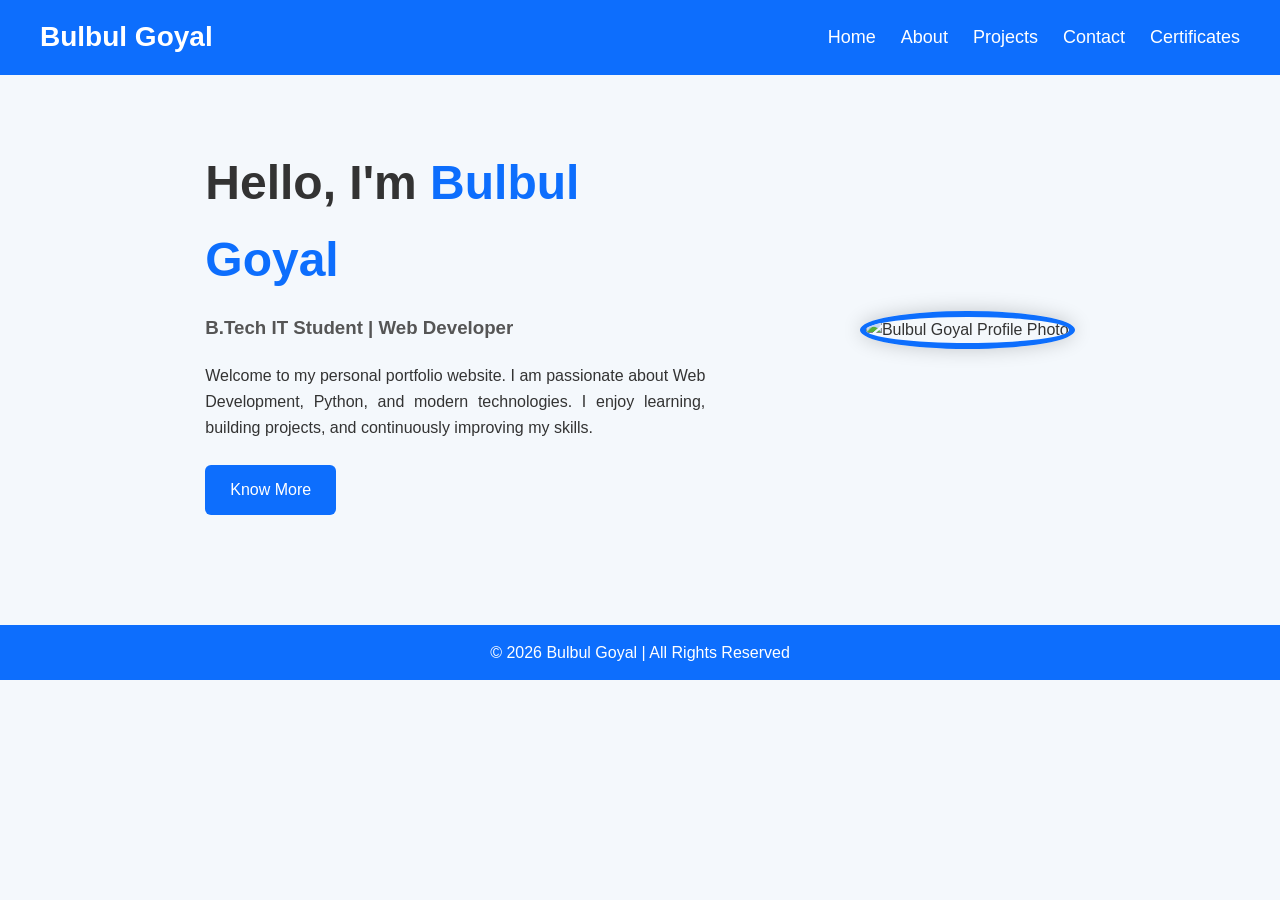
==== index.html @ 6a44ec6c "Add files via upload" ====
<!DOCTYPE html>
<html lang="en">
<head>
    <meta charset="UTF-8">
    <meta name="viewport" content="width=device-width, initial-scale=1.0">

    <title>Bulbul Goyal | Portfolio</title>

    <meta name="description" content="Portfolio of Bulbul Goyal - B.Tech IT Student and Web Developer">
    <meta name="keywords" content="Portfolio, HTML, CSS, JavaScript, Python, Web Development">
    <meta name="author" content="Bulbul Goyal">

    <link rel="stylesheet" href="style.css">
</head>

<body>

<header>
    <nav aria-label="Main Navigation">
        <h2 class="logo">Bulbul Goyal</h2>

        <ul>
            <li><a href="index.html">Home</a></li>
            <li><a href="about.html">About</a></li>
            <li><a href="projects.html">Projects</a></li>
            <li><a href="contact.html">Contact</a></li>
            <li><a href="certificates.html">Certificates</a></li>
        </ul>
    </nav>
</header>

<main>

<section class="hero">

<div class="hero-text">

<h1>Hello, I'm <span>Bulbul Goyal</span></h1>

<h3>B.Tech IT Student | Web Developer</h3>

<p>
Welcome to my personal portfolio website. I am passionate about Web Development, Python, and modern technologies. I enjoy learning, building projects, and continuously improving my skills.
</p>

<a href="about.html" class="btn">Know More</a>

</div>

<div class="hero-image">
<img src="images/profile.jpg"
alt="Bulbul Goyal Profile Photo">
</div>

</section>

</main>

<footer>

<p>© 2026 Bulbul Goyal | All Rights Reserved</p>

</footer>

</body>
</html>
---- style.css ----
*{
    margin:0;
    padding:0;
    box-sizing:border-box;
    font-family:Arial, Helvetica, sans-serif;
}

body{
    background:#f4f8fc;
    color:#333;
    line-height:1.6;
}

header{
    background:#0d6efd;
    color:white;
    padding:15px 40px;
    position:sticky;
    top:0;
}

nav{
    display:flex;
    justify-content:space-between;
    align-items:center;
}

.logo{
    font-size:28px;
    font-weight:bold;
}

nav ul{
    display:flex;
    list-style:none;
}

nav ul li{
    margin-left:25px;
}

nav ul li a{
    color:white;
    text-decoration:none;
    font-size:18px;
    transition:0.3s;
}

nav ul li a:hover{
    color:#ffd43b;
}

.hero{
    display:flex;
    justify-content:space-around;
    align-items:center;
    padding:70px 10%;
    flex-wrap:wrap;
}

.hero-text{
    max-width:500px;
}

.hero-text h1{
    font-size:48px;
    margin-bottom:15px;
}

.hero-text span{
    color:#0d6efd;
}

.hero-text h3{
    color:#555;
    margin-bottom:20px;
}

.hero-text p{
    margin-bottom:25px;
    text-align:justify;
}

.btn{
    display:inline-block;
    background:#0d6efd;
    color:white;
    padding:12px 25px;
    border-radius:6px;
    text-decoration:none;
    transition:0.3s;
}

.btn:hover{
    background:#084298;
}

.hero-image img{
    width:320px;
    height:320px;
    border-radius:50%;
    object-fit:cover;
    border:6px solid #0d6efd;
    box-shadow:0 0 20px rgba(0,0,0,0.2);
}

footer{
    text-align:center;
    background:#0d6efd;
    color:white;
    padding:15px;
    margin-top:40px;
}

@media(max-width:768px){

nav{
flex-direction:column;
}

nav ul{
margin-top:15px;
flex-direction:column;
text-align:center;
}

nav ul li{
margin:10px 0;
}

.hero{
flex-direction:column-reverse;
text-align:center;
}

.hero-text h1{
font-size:35px;
}

.hero-image img{
width:250px;
height:250px;
margin-bottom:30px;
}

}
.about{
    max-width:900px;
    margin:40px auto;
    background:white;
    padding:30px;
    border-radius:12px;
    box-shadow:0 5px 15px rgba(0,0,0,0.1);
}

.about img{
    display:block;
    width:220px;
    height:220px;
    margin:20px auto;
    border-radius:50%;
    object-fit:cover;
    border:5px solid #0d6efd;
}

.about h1,
.about h2{
    color:#0d6efd;
    margin-bottom:15px;
}

.about p{
    text-align:justify;
    margin-bottom:15px;
}

.about ul{
    margin-left:20px;
}
.project-card{
    background:#f8f9fa;
    padding:20px;
    margin:20px 0;
    border-left:5px solid #0d6efd;
    border-radius:10px;
    transition:0.3s;
}

.project-card:hover{
    transform:translateY(-5px);
    box-shadow:0 5px 15px rgba(0,0,0,0.2);
}
form{
    margin-top:20px;
}

input,
textarea{
    width:100%;
    padding:12px;
    border:1px solid #ccc;
    border-radius:8px;
    margin-top:8px;
    margin-bottom:15px;
}

button{
    border:none;
    cursor:pointer;
}
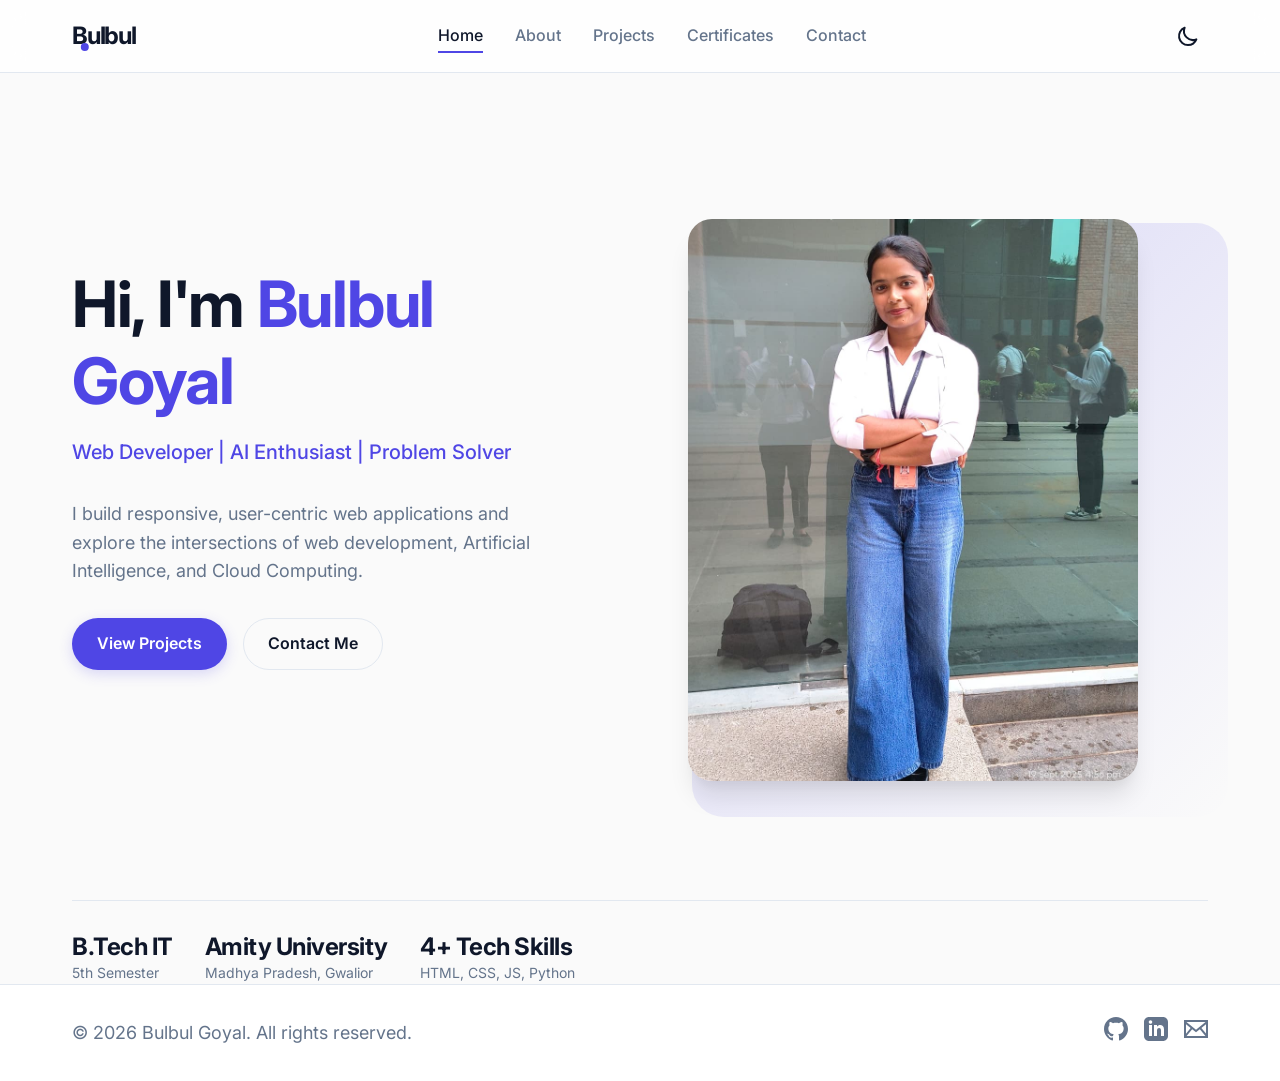
==== commit 9b735485: "Add files via upload" ====
--- a/index.html
+++ b/index.html
@@ -1,66 +1,107 @@
-<!DOCTYPE html>
-<html lang="en">
-<head>
-    <meta charset="UTF-8">
-    <meta name="viewport" content="width=device-width, initial-scale=1.0">
-
-    <title>Bulbul Goyal | Portfolio</title>
-
-    <meta name="description" content="Portfolio of Bulbul Goyal - B.Tech IT Student and Web Developer">
-    <meta name="keywords" content="Portfolio, HTML, CSS, JavaScript, Python, Web Development">
-    <meta name="author" content="Bulbul Goyal">
-
-    <link rel="stylesheet" href="style.css">
-</head>
-
-<body>
-
-<header>
-    <nav aria-label="Main Navigation">
-        <h2 class="logo">Bulbul Goyal</h2>
-
-        <ul>
-            <li><a href="index.html">Home</a></li>
-            <li><a href="about.html">About</a></li>
-            <li><a href="projects.html">Projects</a></li>
-            <li><a href="contact.html">Contact</a></li>
-            <li><a href="certificates.html">Certificates</a></li>
-        </ul>
-    </nav>
-</header>
-
-<main>
-
-<section class="hero">
-
-<div class="hero-text">
-
-<h1>Hello, I'm <span>Bulbul Goyal</span></h1>
-
-<h3>B.Tech IT Student | Web Developer</h3>
-
-<p>
-Welcome to my personal portfolio website. I am passionate about Web Development, Python, and modern technologies. I enjoy learning, building projects, and continuously improving my skills.
-</p>
-
-<a href="about.html" class="btn">Know More</a>
-
-</div>
-
-<div class="hero-image">
-<img src="images/profile.jpg"
-alt="Bulbul Goyal Profile Photo">
-</div>
-
-</section>
-
-</main>
-
-<footer>
-
-<p>© 2026 Bulbul Goyal | All Rights Reserved</p>
-
-</footer>
-
-</body>
+<!DOCTYPE html>
+<html lang="en">
+<head>
+    <meta charset="UTF-8">
+    <meta name="viewport" content="width=device-width, initial-scale=1.0">
+    <title>Bulbul Goyal | Web Developer & AI Enthusiast</title>
+    <meta name="description" content="Portfolio of Bulbul Goyal, a B.Tech IT student and Web Developer specializing in Python, HTML, CSS, JavaScript and AI.">
+    <meta name="keywords" content="Bulbul Goyal, Web Developer, Portfolio, Python, JavaScript, HTML, CSS, AI, Amity University">
+    <meta name="author" content="Bulbul Goyal">
+    
+    <!-- Open Graph tags -->
+    <meta property="og:title" content="Bulbul Goyal | Web Developer">
+    <meta property="og:description" content="Portfolio of Bulbul Goyal, specializing in web development and problem solving.">
+    <meta property="og:type" content="website">
+    
+    <link rel="stylesheet" href="style.css">
+</head>
+<body>
+
+    <!-- Header / Navbar -->
+    <header>
+        <div class="container nav-container">
+            <a href="index.html" class="logo" aria-label="Bulbul Goyal Home">Bulbul</a>
+            
+            <nav id="nav-links" class="nav-links" aria-label="Main Navigation">
+                <a href="index.html" class="active" aria-current="page">Home</a>
+                <a href="about.html">About</a>
+                <a href="projects.html">Projects</a>
+                <a href="certificates.html">Certificates</a>
+                <a href="contact.html">Contact</a>
+            </nav>
+            
+            <div style="display: flex; gap: 1rem; align-items: center;">
+                <button id="theme-toggle" class="theme-toggle" aria-label="Toggle Light/Dark Mode" title="Toggle Theme">
+                    <!-- Icon injected via JS -->
+                </button>
+                <button id="mobile-toggle" class="mobile-toggle" aria-label="Toggle Menu" aria-expanded="false" aria-controls="nav-links">
+                    <svg xmlns="http://www.w3.org/2000/svg" viewBox="0 0 24 24" fill="none" stroke="currentColor" stroke-width="2" stroke-linecap="round" stroke-linejoin="round">
+                        <line x1="3" y1="12" x2="21" y2="12"></line>
+                        <line x1="3" y1="6" x2="21" y2="6"></line>
+                        <line x1="3" y1="18" x2="21" y2="18"></line>
+                    </svg>
+                </button>
+            </div>
+        </div>
+    </header>
+
+    <main>
+        <section class="hero container">
+            <div class="hero-grid">
+                <div class="hero-content reveal">
+                    <h1>Hi, I'm <span class="text-accent">Bulbul Goyal</span></h1>
+                    <span class="hero-role">Web Developer | AI Enthusiast | Problem Solver</span>
+                    <p style="margin-bottom: 2rem; max-width: 500px;">
+                        I build responsive, user-centric web applications and explore the intersections of web development, Artificial Intelligence, and Cloud Computing.
+                    </p>
+                    <div class="hero-cta">
+                        <a href="projects.html" class="btn btn-primary">View Projects</a>
+                        <a href="contact.html" class="btn btn-outline">Contact Me</a>
+                    </div>
+                </div>
+                
+                <div class="hero-image-wrapper reveal" style="transition-delay: 0.2s;">
+                    <img src="profile.jpg" alt="Bulbul Goyal - Web Developer" class="hero-image" loading="lazy">
+                </div>
+            </div>
+        </section>
+
+        <section class="container reveal">
+            <div class="stats-row">
+                <div class="stat-item">
+                    <h4>B.Tech IT</h4>
+                    <p>5th Semester</p>
+                </div>
+                <div class="stat-item">
+                    <h4>Amity University</h4>
+                    <p>Madhya Pradesh, Gwalior</p>
+                </div>
+                <div class="stat-item">
+                    <h4>4+ Tech Skills</h4>
+                    <p>HTML, CSS, JS, Python</p>
+                </div>
+            </div>
+        </section>
+    </main>
+
+    <!-- Footer -->
+    <footer>
+        <div class="container footer-content">
+            <p>&copy; 2026 Bulbul Goyal. All rights reserved.</p>
+            <div class="social-links">
+                <a href="https://github.com/bulbulgoyal12" target="_blank" rel="noopener noreferrer" aria-label="GitHub">
+                    <svg xmlns="http://www.w3.org/2000/svg" viewBox="0 0 24 24"><path d="M12 0c-6.626 0-12 5.373-12 12 0 5.302 3.438 9.8 8.207 11.387.599.111.793-.261.793-.577v-2.234c-3.338.726-4.033-1.416-4.033-1.416-.546-1.387-1.333-1.756-1.333-1.756-1.089-.745.083-.729.083-.729 1.205.084 1.839 1.237 1.839 1.237 1.07 1.834 2.807 1.304 3.492.997.107-.775.418-1.305.762-1.604-2.665-.305-5.467-1.334-5.467-5.931 0-1.311.469-2.381 1.236-3.221-.124-.303-.535-1.524.117-3.176 0 0 1.008-.322 3.301 1.23.957-.266 1.983-.399 3.003-.404 1.02.005 2.047.138 3.006.404 2.291-1.552 3.297-1.23 3.297-1.23.653 1.653.242 2.874.118 3.176.77.84 1.235 1.911 1.235 3.221 0 4.609-2.807 5.624-5.479 5.921.43.372.823 1.102.823 2.222v3.293c0 .319.192.694.801.576 4.765-1.589 8.199-6.086 8.199-11.386 0-6.627-5.373-12-12-12z"/></svg>
+                </a>
+                <a href="https://www.linkedin.com/in/bulbul-goyal-6a5523364" target="_blank" rel="noopener noreferrer" aria-label="LinkedIn">
+                    <svg xmlns="http://www.w3.org/2000/svg" viewBox="0 0 24 24"><path d="M19 0h-14c-2.761 0-5 2.239-5 5v14c0 2.761 2.239 5 5 5h14c2.762 0 5-2.239 5-5v-14c0-2.761-2.238-5-5-5zm-11 19h-3v-11h3v11zm-1.5-12.268c-.966 0-1.75-.79-1.75-1.764s.784-1.764 1.75-1.764 1.75.79 1.75 1.764-.783 1.764-1.75 1.764zm13.5 12.268h-3v-5.604c0-3.368-4-3.113-4 0v5.604h-3v-11h3v1.765c1.396-2.586 7-2.777 7 2.476v6.759z"/></svg>
+                </a>
+                <a href="mailto:goyalbulbul40@gmail.com" aria-label="Email">
+                    <svg xmlns="http://www.w3.org/2000/svg" viewBox="0 0 24 24"><path d="M0 3v18h24v-18h-24zm6.623 7.929l-4.623 5.712v-9.458l4.623 3.746zm-4.141-5.929h19.035l-9.517 7.713-9.518-7.713zm5.694 7.188l3.824 3.099 3.83-3.104 5.612 6.817h-18.866l5.6-6.812zm9.208-1.264l4.616-3.741v9.348l-4.616-5.607z"/></svg>
+                </a>
+            </div>
+        </div>
+    </footer>
+
+    <script src="script.js"></script>
+</body>
 </html>
--- a/style.css
+++ b/style.css
@@ -1,210 +1,684 @@
-*{
-    margin:0;
-    padding:0;
-    box-sizing:border-box;
-    font-family:Arial, Helvetica, sans-serif;
-}
-
-body{
-    background:#f4f8fc;
-    color:#333;
-    line-height:1.6;
-}
-
-header{
-    background:#0d6efd;
-    color:white;
-    padding:15px 40px;
-    position:sticky;
-    top:0;
-}
-
-nav{
-    display:flex;
-    justify-content:space-between;
-    align-items:center;
-}
-
-.logo{
-    font-size:28px;
-    font-weight:bold;
-}
-
-nav ul{
-    display:flex;
-    list-style:none;
-}
-
-nav ul li{
-    margin-left:25px;
-}
-
-nav ul li a{
-    color:white;
-    text-decoration:none;
-    font-size:18px;
-    transition:0.3s;
-}
-
-nav ul li a:hover{
-    color:#ffd43b;
-}
-
-.hero{
-    display:flex;
-    justify-content:space-around;
-    align-items:center;
-    padding:70px 10%;
-    flex-wrap:wrap;
-}
-
-.hero-text{
-    max-width:500px;
-}
-
-.hero-text h1{
-    font-size:48px;
-    margin-bottom:15px;
-}
-
-.hero-text span{
-    color:#0d6efd;
-}
-
-.hero-text h3{
-    color:#555;
-    margin-bottom:20px;
-}
-
-.hero-text p{
-    margin-bottom:25px;
-    text-align:justify;
-}
-
-.btn{
-    display:inline-block;
-    background:#0d6efd;
-    color:white;
-    padding:12px 25px;
-    border-radius:6px;
-    text-decoration:none;
-    transition:0.3s;
-}
-
-.btn:hover{
-    background:#084298;
-}
-
-.hero-image img{
-    width:320px;
-    height:320px;
-    border-radius:50%;
-    object-fit:cover;
-    border:6px solid #0d6efd;
-    box-shadow:0 0 20px rgba(0,0,0,0.2);
-}
-
-footer{
-    text-align:center;
-    background:#0d6efd;
-    color:white;
-    padding:15px;
-    margin-top:40px;
-}
-
-@media(max-width:768px){
-
-nav{
-flex-direction:column;
-}
-
-nav ul{
-margin-top:15px;
-flex-direction:column;
-text-align:center;
-}
-
-nav ul li{
-margin:10px 0;
-}
-
-.hero{
-flex-direction:column-reverse;
-text-align:center;
-}
-
-.hero-text h1{
-font-size:35px;
-}
-
-.hero-image img{
-width:250px;
-height:250px;
-margin-bottom:30px;
-}
-
-}
-.about{
-    max-width:900px;
-    margin:40px auto;
-    background:white;
-    padding:30px;
-    border-radius:12px;
-    box-shadow:0 5px 15px rgba(0,0,0,0.1);
-}
-
-.about img{
-    display:block;
-    width:220px;
-    height:220px;
-    margin:20px auto;
-    border-radius:50%;
-    object-fit:cover;
-    border:5px solid #0d6efd;
-}
-
-.about h1,
-.about h2{
-    color:#0d6efd;
-    margin-bottom:15px;
-}
-
-.about p{
-    text-align:justify;
-    margin-bottom:15px;
-}
-
-.about ul{
-    margin-left:20px;
-}
-.project-card{
-    background:#f8f9fa;
-    padding:20px;
-    margin:20px 0;
-    border-left:5px solid #0d6efd;
-    border-radius:10px;
-    transition:0.3s;
-}
-
-.project-card:hover{
-    transform:translateY(-5px);
-    box-shadow:0 5px 15px rgba(0,0,0,0.2);
-}
-form{
-    margin-top:20px;
-}
-
-input,
-textarea{
-    width:100%;
-    padding:12px;
-    border:1px solid #ccc;
-    border-radius:8px;
-    margin-top:8px;
-    margin-bottom:15px;
-}
-
-button{
-    border:none;
-    cursor:pointer;
+@import url('https://fonts.googleapis.com/css2?family=Inter:wght@300;400;500;600;700&display=swap');
+
+/* --- DESIGN SYSTEM & TOKENS --- */
+:root {
+  /* Light Mode Colors */
+  --bg: #fafafa;
+  --surface: #ffffff;
+  --text-main: #0f172a;
+  --text-muted: #64748b;
+  --accent: #4f46e5;
+  --accent-hover: #4338ca;
+  --accent-glow: rgba(79, 70, 229, 0.2);
+  --border: #e2e8f0;
+  
+  /* Layout & Spacing */
+  --radius-sm: 0.5rem;
+  --radius-md: 1rem;
+  --radius-lg: 1.5rem;
+  --radius-full: 9999px;
+  --space-sm: 0.5rem;
+  --space-md: 1rem;
+  --space-lg: 2rem;
+  --space-xl: 4rem;
+  
+  /* Utilities */
+  --transition: 0.3s cubic-bezier(0.4, 0, 0.2, 1);
+  --shadow-sm: 0 1px 3px rgba(0,0,0,0.1);
+  --shadow-md: 0 4px 6px -1px rgba(0,0,0,0.1), 0 2px 4px -1px rgba(0,0,0,0.06);
+  --shadow-lg: 0 20px 25px -5px rgba(0,0,0,0.1), 0 10px 10px -5px rgba(0,0,0,0.04);
+  --glass-bg: rgba(255, 255, 255, 0.8);
+}
+
+/* Dark Mode Override */
+[data-theme="dark"] {
+  --bg: #0b0f19;
+  --surface: #111827;
+  --text-main: #f8fafc;
+  --text-muted: #94a3b8;
+  --accent: #6366f1;
+  --accent-hover: #818cf8;
+  --accent-glow: rgba(99, 102, 241, 0.15);
+  --border: #1e293b;
+  
+  --shadow-sm: 0 1px 3px rgba(0,0,0,0.5);
+  --shadow-md: 0 4px 6px -1px rgba(0,0,0,0.4), 0 2px 4px -1px rgba(0,0,0,0.2);
+  --shadow-lg: 0 20px 25px -5px rgba(0,0,0,0.4), 0 10px 10px -5px rgba(0,0,0,0.2);
+  --glass-bg: rgba(11, 15, 25, 0.8);
+}
+
+/* --- RESET & BASE --- */
+* {
+  margin: 0;
+  padding: 0;
+  box-sizing: border-box;
+}
+
+html {
+  font-family: 'Inter', sans-serif;
+  scroll-behavior: smooth;
+  color: var(--text-main);
+  background-color: var(--bg);
+  transition: background-color var(--transition), color var(--transition);
+}
+
+body {
+  line-height: 1.6;
+  min-height: 100vh;
+  display: flex;
+  flex-direction: column;
+  overflow-x: hidden;
+}
+
+img {
+  max-width: 100%;
+  display: block;
+}
+
+a {
+  color: inherit;
+  text-decoration: none;
+  transition: color var(--transition);
+}
+
+ul {
+  list-style: none;
+}
+
+button, input, textarea {
+  font-family: inherit;
+}
+
+/* --- TYPOGRAPHY --- */
+h1, h2, h3, h4, h5, h6 {
+  font-weight: 700;
+  line-height: 1.2;
+  letter-spacing: -0.02em;
+  color: var(--text-main);
+}
+
+h1 { font-size: clamp(2.5rem, 5vw, 4rem); }
+h2 { font-size: clamp(2rem, 4vw, 3rem); }
+h3 { font-size: clamp(1.5rem, 3vw, 2rem); }
+p { color: var(--text-muted); font-size: 1.125rem; }
+
+.text-accent { color: var(--accent); }
+
+/* --- LAYOUT UTILITIES --- */
+.container {
+  width: 100%;
+  max-width: 1200px;
+  margin: 0 auto;
+  padding: 0 var(--space-lg);
+}
+
+main {
+  flex: 1;
+  padding-top: 100px; /* offset for fixed header */
+}
+
+section {
+  padding: var(--space-xl) 0;
+}
+
+/* --- COMPONENTS --- */
+
+/* Header / Navbar */
+header {
+  position: fixed;
+  top: 0;
+  left: 0;
+  width: 100%;
+  z-index: 1000;
+  background-color: var(--glass-bg);
+  backdrop-filter: blur(12px);
+  -webkit-backdrop-filter: blur(12px);
+  border-bottom: 1px solid var(--border);
+  transition: padding var(--transition), background-color var(--transition);
+  padding: var(--space-md) 0;
+}
+
+header.scrolled {
+  padding: var(--space-sm) 0;
+  box-shadow: var(--shadow-sm);
+}
+
+.nav-container {
+  display: flex;
+  justify-content: space-between;
+  align-items: center;
+}
+
+.logo {
+  font-size: 1.5rem;
+  font-weight: 700;
+  letter-spacing: -0.05em;
+  position: relative;
+}
+
+.logo::after {
+  content: '';
+  position: absolute;
+  bottom: 0;
+  left: 0;
+  width: 8px;
+  height: 8px;
+  background-color: var(--accent);
+  border-radius: 50%;
+  transform: translate(110%, -50%);
+}
+
+.nav-links {
+  display: flex;
+  gap: var(--space-lg);
+  align-items: center;
+}
+
+.nav-links a {
+  font-weight: 500;
+  font-size: 1rem;
+  color: var(--text-muted);
+  position: relative;
+}
+
+.nav-links a:hover,
+.nav-links a.active {
+  color: var(--text-main);
+}
+
+.nav-links a::after {
+  content: '';
+  position: absolute;
+  width: 0;
+  height: 2px;
+  bottom: -4px;
+  left: 0;
+  background-color: var(--accent);
+  transition: width var(--transition);
+}
+
+.nav-links a:hover::after,
+.nav-links a.active::after {
+  width: 100%;
+}
+
+.theme-toggle {
+  background: none;
+  border: none;
+  cursor: pointer;
+  color: var(--text-main);
+  display: flex;
+  align-items: center;
+  justify-content: center;
+  padding: 0.5rem;
+  border-radius: 50%;
+  transition: background-color var(--transition);
+}
+
+.theme-toggle:hover {
+  background-color: var(--border);
+}
+
+.theme-toggle svg {
+  width: 24px;
+  height: 24px;
+  fill: currentColor;
+}
+
+/* Mobile Menu Toggle */
+.mobile-toggle {
+  display: none;
+  background: none;
+  border: none;
+  color: var(--text-main);
+  cursor: pointer;
+}
+
+.mobile-toggle svg {
+  width: 28px;
+  height: 28px;
+}
+
+/* Buttons */
+.btn {
+  display: inline-flex;
+  align-items: center;
+  justify-content: center;
+  padding: 0.75rem 1.5rem;
+  border-radius: var(--radius-full);
+  font-weight: 600;
+  font-size: 1rem;
+  transition: all var(--transition);
+  cursor: pointer;
+  border: 1px solid transparent;
+}
+
+.btn-primary {
+  background-color: var(--accent);
+  color: #ffffff;
+  box-shadow: 0 4px 14px 0 var(--accent-glow);
+}
+
+.btn-primary:hover {
+  background-color: var(--accent-hover);
+  transform: translateY(-2px);
+  box-shadow: 0 6px 20px rgba(79, 70, 229, 0.4);
+  color: #ffffff;
+}
+
+.btn-outline {
+  background-color: transparent;
+  border-color: var(--border);
+  color: var(--text-main);
+}
+
+.btn-outline:hover {
+  border-color: var(--text-main);
+  background-color: var(--surface);
+  transform: translateY(-2px);
+}
+
+/* Cards */
+.card {
+  background-color: var(--surface);
+  border: 1px solid var(--border);
+  border-radius: var(--radius-md);
+  padding: var(--space-lg);
+  transition: all var(--transition);
+  position: relative;
+  overflow: hidden;
+  box-shadow: var(--shadow-sm);
+}
+
+.card:hover {
+  transform: translateY(-8px);
+  box-shadow: var(--shadow-lg);
+  border-color: var(--accent);
+}
+
+.card::before {
+  content: '';
+  position: absolute;
+  top: 0;
+  left: 0;
+  width: 100%;
+  height: 4px;
+  background: linear-gradient(90deg, var(--accent), var(--accent-hover));
+  opacity: 0;
+  transition: opacity var(--transition);
+}
+
+.card:hover::before {
+  opacity: 1;
+}
+
+/* Forms */
+.form-group {
+  margin-bottom: var(--space-md);
+}
+
+.form-label {
+  display: block;
+  font-weight: 500;
+  margin-bottom: 0.5rem;
+  color: var(--text-main);
+}
+
+.form-control {
+  width: 100%;
+  padding: 1rem;
+  background-color: var(--surface);
+  border: 1px solid var(--border);
+  border-radius: var(--radius-sm);
+  color: var(--text-main);
+  transition: border-color var(--transition), box-shadow var(--transition);
+}
+
+.form-control:focus {
+  outline: none;
+  border-color: var(--accent);
+  box-shadow: 0 0 0 3px var(--accent-glow);
+}
+
+/* Footer */
+footer {
+  background-color: var(--surface);
+  border-top: 1px solid var(--border);
+  padding: var(--space-lg) 0;
+  margin-top: auto;
+}
+
+.footer-content {
+  display: flex;
+  justify-content: space-between;
+  align-items: center;
+  flex-wrap: wrap;
+  gap: var(--space-md);
+}
+
+.social-links {
+  display: flex;
+  gap: var(--space-md);
+}
+
+.social-links a {
+  color: var(--text-muted);
+  transition: color var(--transition), transform var(--transition);
+}
+
+.social-links a:hover {
+  color: var(--accent);
+  transform: translateY(-2px);
+}
+
+.social-links svg {
+  width: 24px;
+  height: 24px;
+  fill: currentColor;
+}
+
+/* --- ANIMATIONS (Scroll Reveal) --- */
+.reveal {
+  opacity: 0;
+  transform: translateY(30px);
+  transition: opacity 0.8s ease-out, transform 0.8s ease-out;
+}
+
+.reveal.active {
+  opacity: 1;
+  transform: translateY(0);
+}
+
+/* --- RESPONSIVE --- */
+@media (max-width: 768px) {
+  .nav-links {
+    position: fixed;
+    top: 0;
+    right: -100%;
+    width: 80%;
+    height: 100vh;
+    background-color: var(--surface);
+    flex-direction: column;
+    justify-content: center;
+    align-items: center;
+    transition: right 0.4s cubic-bezier(0.4, 0, 0.2, 1);
+    box-shadow: -10px 0 30px rgba(0,0,0,0.1);
+    z-index: 999;
+  }
+  
+  .nav-links.open {
+    right: 0;
+  }
+  
+  .nav-links a {
+    font-size: 1.5rem;
+  }
+  
+  .mobile-toggle {
+    display: block;
+    z-index: 1001;
+  }
+  
+  .theme-toggle {
+    position: absolute;
+    top: 20px;
+    left: 20px;
+  }
+}
+
+/* --- PAGE SPECIFIC --- */
+
+/* Hero */
+.hero {
+  min-height: calc(100vh - 100px);
+  display: flex;
+  align-items: center;
+  position: relative;
+}
+
+.hero-grid {
+  display: grid;
+  grid-template-columns: 1fr 1fr;
+  gap: var(--space-xl);
+  align-items: center;
+}
+
+.hero-content h1 {
+  margin-bottom: var(--space-md);
+}
+
+.hero-role {
+  font-size: 1.25rem;
+  font-weight: 500;
+  color: var(--accent);
+  margin-bottom: var(--space-lg);
+  display: inline-block;
+  position: relative;
+}
+
+.hero-cta {
+  display: flex;
+  gap: var(--space-md);
+  margin-bottom: var(--space-xl);
+  flex-wrap: wrap;
+}
+
+.hero-image-wrapper {
+  position: relative;
+  border-radius: 2rem;
+  padding: 1rem;
+}
+
+.hero-image-wrapper::before {
+  content: '';
+  position: absolute;
+  top: 0;
+  left: 0;
+  width: 100%;
+  height: 100%;
+  background: linear-gradient(135deg, var(--accent-glow), transparent);
+  border-radius: 2rem;
+  z-index: -1;
+  transform: translate(20px, 20px);
+}
+
+.hero-image {
+  width: 100%;
+  max-width: 450px;
+  border-radius: 1.5rem;
+  object-fit: cover;
+  box-shadow: var(--shadow-lg);
+  aspect-ratio: 4/5;
+}
+
+.stats-row {
+  display: flex;
+  gap: var(--space-lg);
+  border-top: 1px solid var(--border);
+  padding-top: var(--space-lg);
+}
+
+.stat-item h4 {
+  font-size: 1.5rem;
+  color: var(--text-main);
+}
+
+.stat-item p {
+  font-size: 0.875rem;
+}
+
+/* About */
+.about-grid {
+  display: grid;
+  grid-template-columns: 1fr 1fr;
+  gap: var(--space-xl);
+  margin-top: var(--space-xl);
+}
+
+.timeline {
+  position: relative;
+  padding-left: 2rem;
+  border-left: 2px solid var(--border);
+}
+
+.timeline-item {
+  position: relative;
+  margin-bottom: var(--space-lg);
+}
+
+.timeline-item::before {
+  content: '';
+  position: absolute;
+  left: -2rem;
+  top: 0.25rem;
+  width: 1rem;
+  height: 1rem;
+  background-color: var(--accent);
+  border-radius: 50%;
+  transform: translateX(-50%);
+  border: 3px solid var(--bg);
+}
+
+.skills-grid {
+  display: grid;
+  grid-template-columns: repeat(auto-fill, minmax(120px, 1fr));
+  gap: var(--space-md);
+  margin-top: var(--space-md);
+}
+
+.skill-chip {
+  background-color: var(--surface);
+  border: 1px solid var(--border);
+  padding: 1rem;
+  border-radius: var(--radius-sm);
+  text-align: center;
+  font-weight: 500;
+  transition: all var(--transition);
+  display: flex;
+  flex-direction: column;
+  align-items: center;
+  gap: 0.5rem;
+}
+
+.skill-chip svg {
+  width: 32px;
+  height: 32px;
+  fill: var(--text-main);
+}
+
+.skill-chip:hover {
+  border-color: var(--accent);
+  color: var(--accent);
+  transform: translateY(-4px);
+}
+
+.skill-chip:hover svg {
+  fill: var(--accent);
+}
+
+/* Projects */
+.projects-grid {
+  display: grid;
+  grid-template-columns: repeat(auto-fill, minmax(320px, 1fr));
+  gap: var(--space-lg);
+  margin-top: var(--space-xl);
+}
+
+.project-icon {
+  font-size: 2.5rem;
+  margin-bottom: var(--space-md);
+}
+
+/* Certificates */
+.cert-viewer-wrapper {
+  background-color: var(--surface);
+  border: 1px solid var(--border);
+  border-radius: var(--radius-lg);
+  padding: 1rem;
+  box-shadow: var(--shadow-lg);
+  margin-top: var(--space-xl);
+  height: 80vh;
+  position: relative;
+  overflow: hidden;
+}
+
+.cert-viewer-wrapper::before {
+  content: '';
+  position: absolute;
+  top: 0;
+  left: 0;
+  width: 100%;
+  height: 6px;
+  background: linear-gradient(90deg, var(--accent), #10b981);
+}
+
+.cert-iframe {
+  width: 100%;
+  height: 100%;
+  border: none;
+  border-radius: var(--radius-sm);
+}
+
+/* Contact */
+.contact-grid {
+  display: grid;
+  grid-template-columns: 1fr 1fr;
+  gap: var(--space-xl);
+  margin-top: var(--space-xl);
+}
+
+.contact-info-panel {
+  background-color: var(--surface);
+  border: 1px solid var(--border);
+  border-radius: var(--radius-lg);
+  padding: var(--space-lg);
+}
+
+.contact-item {
+  display: flex;
+  align-items: center;
+  gap: var(--space-md);
+  margin-bottom: var(--space-md);
+  padding-bottom: var(--space-md);
+  border-bottom: 1px solid var(--border);
+}
+
+.contact-item:last-child {
+  border-bottom: none;
+  margin-bottom: 0;
+  padding-bottom: 0;
+}
+
+.contact-icon {
+  width: 48px;
+  height: 48px;
+  background-color: var(--accent-glow);
+  color: var(--accent);
+  border-radius: 50%;
+  display: flex;
+  align-items: center;
+  justify-content: center;
+}
+
+.contact-icon svg {
+  width: 24px;
+  height: 24px;
+  fill: currentColor;
+}
+
+/* Responsive adjustments */
+@media (max-width: 992px) {
+  .hero-grid, .about-grid, .contact-grid {
+    grid-template-columns: 1fr;
+  }
+  
+  .hero-image-wrapper {
+    order: -1;
+    margin: 0 auto;
+  }
+  
+  .stats-row {
+    justify-content: center;
+    flex-wrap: wrap;
+  }
 }
